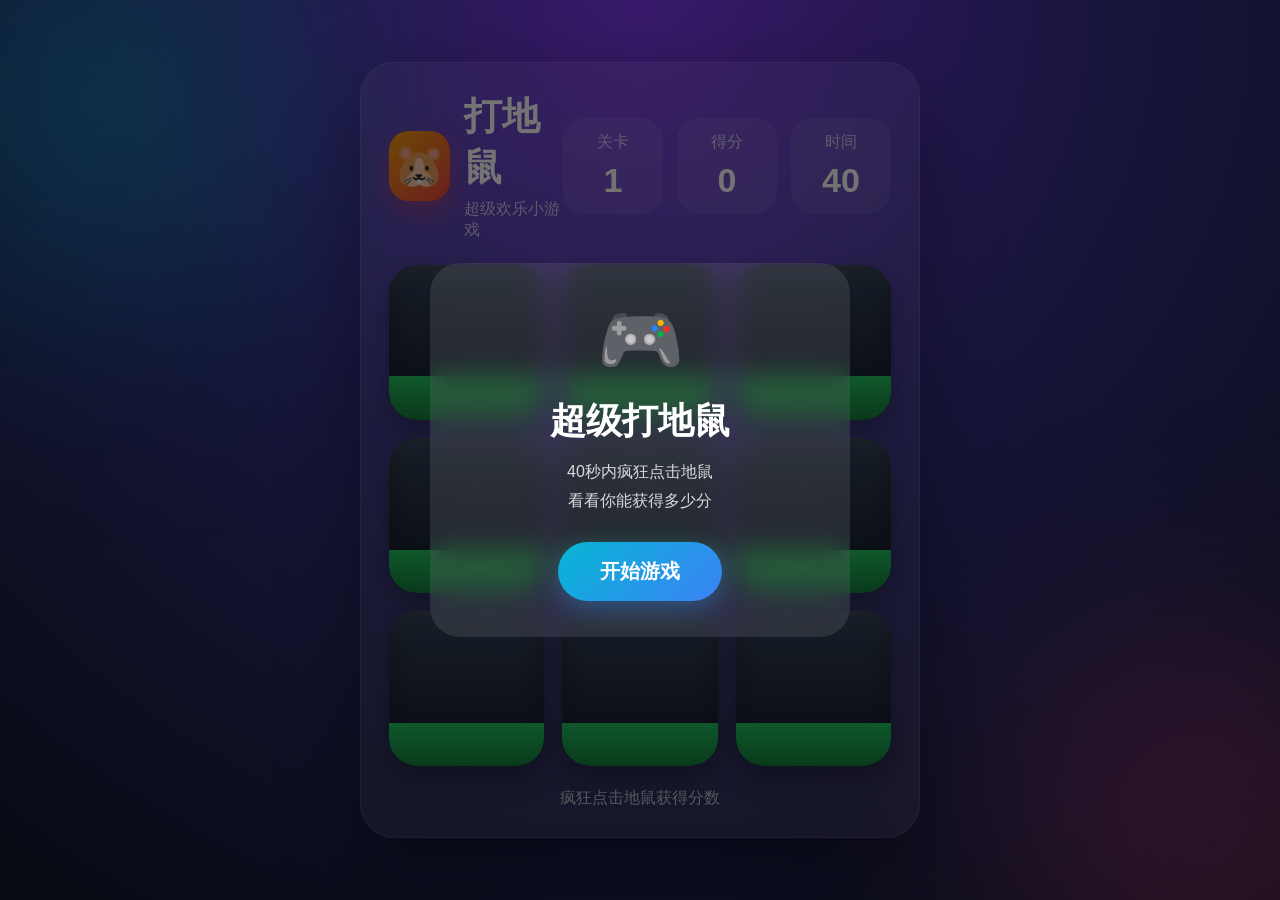
==== 打地鼠小游戏/index.html @ 830398f4 "游戏初始化" ====
<!doctype html>
<html lang="zh-CN">
  <head>
    <meta charset="UTF-8" />
    <meta name="viewport" content="width=device-width,initial-scale=1" />

    <title>超级打地鼠</title>

    <style>
      * {
        margin: 0;
        padding: 0;
        box-sizing: border-box;
        user-select: none;
        -webkit-tap-highlight-color: transparent;
      }

      body {
        min-height: 100vh;
        display: flex;
        justify-content: center;
        align-items: center;
        overflow: hidden;
        font-family: "PingFang SC", sans-serif;

        background: radial-gradient(
          circle at top,
          #7c3aed,
          #312e81 45%,
          #111827 100%
        );
      }

      /* 背景 */
      .bg {
        position: fixed;
        inset: 0;
        overflow: hidden;
      }

      .light {
        position: absolute;
        border-radius: 50%;
        filter: blur(120px);
        opacity: 0.5;
        animation: move 12s infinite alternate;
      }

      .light1 {
        width: 400px;
        height: 400px;
        background: #06b6d4;
        left: -100px;
        top: -100px;
      }

      .light2 {
        width: 350px;
        height: 350px;
        background: #ec4899;
        right: -100px;
        bottom: -100px;
      }

      @keyframes move {
        from {
          transform: translate(0, 0);
        }

        to {
          transform: translate(60px, 50px);
        }
      }

      /* 主体 */
      .game {
        position: relative;
        z-index: 2;

        width: 560px;
        max-width: 95vw;

        padding: 28px;

        border-radius: 34px;

        background: rgba(255, 255, 255, 0.08);

        backdrop-filter: blur(20px);

        border: 1px solid rgba(255, 255, 255, 0.1);

        box-shadow: 0 30px 80px rgba(0, 0, 0, 0.35);
      }

      /* 顶部 */
      .top {
        display: flex;
        justify-content: space-between;
        align-items: center;
        margin-bottom: 24px;
      }

      .title-wrap {
        display: flex;
        align-items: center;
        gap: 14px;
      }

      .logo {
        width: 70px;
        height: 70px;

        border-radius: 20px;

        display: flex;
        justify-content: center;
        align-items: center;

        font-size: 42px;

        background: linear-gradient(135deg, #f59e0b, #ef4444);

        box-shadow: 0 10px 25px rgba(239, 68, 68, 0.4);
      }

      .title h1 {
        color: #fff;
        font-size: 38px;
      }

      .title p {
        color: rgba(255, 255, 255, 0.7);
        margin-top: 6px;
      }

      .panel {
        display: flex;
        gap: 14px;
      }

      .card {
        width: 100px;
        padding: 14px;

        border-radius: 22px;

        text-align: center;

        color: #fff;

        background: rgba(255, 255, 255, 0.08);
      }

      .card-label {
        opacity: 0.7;
        margin-bottom: 8px;
      }

      .card-value {
        font-size: 34px;
        font-weight: bold;
      }

      /* 游戏区域 */
      .grid {
        display: grid;
        grid-template-columns: repeat(3, 1fr);
        gap: 18px;
      }

      .hole {
        position: relative;
        aspect-ratio: 1;

        overflow: hidden;

        border-radius: 28px;

        background: linear-gradient(180deg, #334155, #0f172a);

        box-shadow:
          inset 0 10px 18px rgba(255, 255, 255, 0.05),
          inset 0 -14px 20px rgba(0, 0, 0, 0.45),
          0 12px 24px rgba(0, 0, 0, 0.3);

        cursor: pointer;
      }

      /* 草地 */
      .grass {
        position: absolute;
        left: 0;
        bottom: 0;
        width: 100%;
        height: 28%;
        z-index: 3;

        background: linear-gradient(180deg, #22c55e, #15803d);
      }

      /* 地鼠 */
      .mole {
        position: absolute;

        left: 50%;
        bottom: 20%;

        transform: translate(-50%, 120%);

        transition: transform 0.22s ease;

        font-size: 72px;

        z-index: 2;
      }

      .mole.active {
        transform: translate(-50%, 0);
      }

      .mole.hit {
        transform: translate(-50%, 20%) scale(0.7) rotate(12deg);
      }

      /* 特效 */
      .effect {
        position: absolute;

        left: 50%;
        top: 40%;

        transform: translate(-50%, -50%);

        z-index: 20;

        color: #fde047;

        font-size: 30px;
        font-weight: 900;

        text-shadow: 0 0 12px rgba(253, 224, 71, 0.8);

        pointer-events: none;

        animation: float 0.8s forwards;
      }

      @keyframes float {
        from {
          opacity: 1;
          transform: translateY(0);
        }

        to {
          opacity: 0;
          transform: translateY(-50px);
        }
      }

      /* footer */
      .footer {
        margin-top: 22px;
        text-align: center;
        color: rgba(255, 255, 255, 0.7);
      }

      /* 弹窗 */
      .modal {
        position: fixed;
        inset: 0;

        display: none;
        justify-content: center;
        align-items: center;

        background: rgba(0, 0, 0, 0.55);

        z-index: 99;
      }

      .modal.show {
        display: flex;
      }

      .modal-box {
        width: 420px;
        max-width: 92vw;

        padding: 36px;

        border-radius: 30px;

        text-align: center;

        color: #fff;

        background: rgba(255, 255, 255, 0.1);

        backdrop-filter: blur(14px);

        animation: pop 0.25s;
      }

      @keyframes pop {
        from {
          transform: scale(0.8);
          opacity: 0;
        }

        to {
          transform: scale(1);
          opacity: 1;
        }
      }

      .modal-icon {
        font-size: 70px;
        margin-bottom: 16px;
      }

      .modal-title {
        font-size: 36px;
        font-weight: 900;
        margin-bottom: 12px;
      }

      .modal-desc {
        line-height: 1.8;
        color: rgba(255, 255, 255, 0.82);
        margin-bottom: 26px;
      }

      .btn {
        border: none;
        cursor: pointer;

        padding: 16px 42px;

        border-radius: 999px;

        color: #fff;
        font-size: 20px;
        font-weight: bold;

        background: linear-gradient(135deg, #06b6d4, #3b82f6);

        box-shadow: 0 10px 25px rgba(59, 130, 246, 0.35);
      }
      #nextBtn {
        margin: 20px auto;
        letter-spacing: 5px;
      }
      /* 手机 */
      @media (max-width: 560px) {
        .top {
          flex-direction: column;
          gap: 18px;
        }

        .title h1 {
          font-size: 32px;
        }

        .grid {
          gap: 14px;
        }

        .mole {
          font-size: 58px;
        }
      }
    </style>
  </head>

  <body>
    <div class="bg">
      <div class="light light1"></div>
      <div class="light light2"></div>
    </div>

    <!-- 音乐 -->
    <audio id="bgm" loop preload="auto" src="./bgm.mp3"></audio>

    <audio id="hit" preload="auto" src="./hit.mp3"></audio>

    <div class="game">
      <div class="top">
        <div class="title-wrap">
          <div class="logo">🐹</div>

          <div class="title">
            <h1>打地鼠</h1>
            <p>超级欢乐小游戏</p>
          </div>
        </div>

        <div class="panel">
          <div class="card">
            <div class="card-label">关卡</div>
            <div class="card-value" id="level">1</div>
          </div>
          <div class="card">
            <div class="card-label">得分</div>
            <div class="card-value" id="score">0</div>
          </div>
          <div class="card">
            <div class="card-label">时间</div>
            <div class="card-value" id="time">40</div>
          </div>
        </div>
      </div>

      <div class="grid" id="grid"></div>

      <div class="footer">疯狂点击地鼠获得分数</div>
    </div>

    <!-- 开始 -->
    <div class="modal show" id="startModal">
      <div class="modal-box">
        <div class="modal-icon">🎮</div>

        <div class="modal-title">超级打地鼠</div>

        <div class="modal-desc">
          40秒内疯狂点击地鼠<br />
          看看你能获得多少分
        </div>

        <button class="btn" id="startBtn">开始游戏</button>
      </div>
    </div>

    <!-- 结束 -->
    <div class="modal" id="endModal">
      <div class="modal-box">
        <div class="modal-icon">🎉</div>

        <div class="modal-title">游戏结束</div>

        <div class="modal-desc" id="finalScore"></div>

        <button class="btn" id="restartBtn">再玩一次</button>
        <button class="btn" id="nextBtn">下一关</button>
      </div>
    </div>

    <script>
      const GAME_TIME = 40;
      const HOLE_COUNT = 9;

      const grid = document.getElementById("grid");

      const scoreEl = document.getElementById("score");

      const timeEl = document.getElementById("time");

      const startModal = document.getElementById("startModal");

      const endModal = document.getElementById("endModal");

      const finalScore = document.getElementById("finalScore");

      const bgm = document.getElementById("bgm");

      const hit = document.getElementById("hit");

      const levelEl = document.getElementById("level");

      let level = 1;
      let score = 0;
      let time = GAME_TIME;
      let playing = false;
      let currentIndex = -1;

      let gameTimer = null;
      let moleTimer = null;

      bgm.volume = 0.35;
      hit.volume = 0.5;
      let loopTimer = 950;

      /* 创建洞 */
      function createHoles() {
        grid.innerHTML = "";

        for (let i = 0; i < HOLE_COUNT; i++) {
          const hole = document.createElement("div");

          hole.className = "hole";

          const mole = document.createElement("div");

          mole.className = "mole";

          const emojis = ["🐹", "🐭", "🐰", "🐻"];

          mole.innerHTML = emojis[Math.floor(Math.random() * emojis.length)];

          const grass = document.createElement("div");

          grass.className = "grass";

          hole.appendChild(mole);
          hole.appendChild(grass);

          hole.addEventListener("click", (e) => hitMole(i, hole, e));

          grid.appendChild(hole);
        }
      }

      function getMoles() {
        return document.querySelectorAll(".mole");
      }

      function showMole() {
        const moles = getMoles();

        moles.forEach((m) => {
          m.classList.remove("active", "hit");
        });

        let next = Math.floor(Math.random() * HOLE_COUNT);

        while (next === currentIndex) {
          next = Math.floor(Math.random() * HOLE_COUNT);
        }

        currentIndex = next;

        moles[currentIndex].classList.add("active");
      }

      function loop() {
        if (!playing) return;

        showMole();

        /**
         * 地鼠出现时间：
         * 720ms ~ 850ms 随机
         */
        // const min = 750;
        // const max = 900;

        // const delay =
        //   Math.floor(
        //     Math.random() * (max - min + 1)
        //   ) + min;

        moleTimer = setTimeout(loop, loopTimer);
      }

      function playHit() {
        const sound = hit.cloneNode();

        sound.volume = 0.5;

        sound.play().catch(() => {});
      }

      function effect(hole) {
        const div = document.createElement("div");

        div.className = "effect";

        /**
         * 随机文字
         */
        const texts = ["+1", "Perfect!", "Awesome!", "Great!", "Cool!"];

        div.innerHTML = texts[Math.floor(Math.random() * texts.length)];

        /**
         * 固定在洞中心
         */
        div.style.left = "50%";

        div.style.top = "40%";

        div.style.transform = "translate(-50%, -50%)";

        hole.appendChild(div);

        setTimeout(() => {
          div.remove();
        }, 800);
      }

      function hitMole(index, hole, e) {
        if (!playing) return;

        if (index !== currentIndex) return;

        score++;

        scoreEl.textContent = score;

        playHit();

        const mole = getMoles()[currentIndex];

        mole.classList.remove("active");

        mole.classList.add("hit");

        effect(hole);

        currentIndex = -1;
      }

      function reset() {
        clearInterval(gameTimer);

        clearTimeout(moleTimer);
      }

      function startGame() {
        reset();

        score = 0;
        time = GAME_TIME;
        playing = true;
        currentIndex = -1;

        scoreEl.textContent = score;
        timeEl.textContent = time;

        startModal.classList.remove("show");
        endModal.classList.remove("show");

        bgm.currentTime = 0;

        bgm.play().catch(() => {});

        loop();

        gameTimer = setInterval(() => {
          time--;

          timeEl.textContent = time;

          if (time <= 0) {
            endGame();
          }
        }, 1000);
      }

      function endGame() {
        playing = false;

        reset();

        bgm.pause();

        getMoles().forEach((m) => {
          m.classList.remove("active");
        });

        let level = "";

        if (score >= 40) {
          level = "🔥 地鼠之王";
        } else if (score >= 25) {
          level = "⚡ 超级高手";
        } else if (score >= 15) {
          level = "🎯 打鼠达人";
        } else {
          level = "😊 再接再厉";
        }

        finalScore.innerHTML = `
          <div style="
            font-size:22px;
            margin-bottom:12px;
          ">
            ${level}
          </div>

          <div>
            最终得分
          </div>

          <div style="
            font-size:72px;
            font-weight:900;
            color:#fde047;
            margin:12px 0;
          ">
            ${score}
          </div>
        `;
        if (score >= 15) {
          document.getElementById("nextBtn").style.display = "block";
        }else{
          document.getElementById("nextBtn").style.display = "none";
        }
        endModal.classList.add("show");
      }

      function nextLevel() {
        loopTimer -= 50;
        level++;
        levelEl.textContent = level;
        startGame();
      }

      createHoles();

      document.getElementById("startBtn").addEventListener("click", startGame);

      document
        .getElementById("restartBtn")
        .addEventListener("click", startGame);

      document.getElementById("nextBtn").addEventListener("click", nextLevel);
    </script>
  </body>
</html>
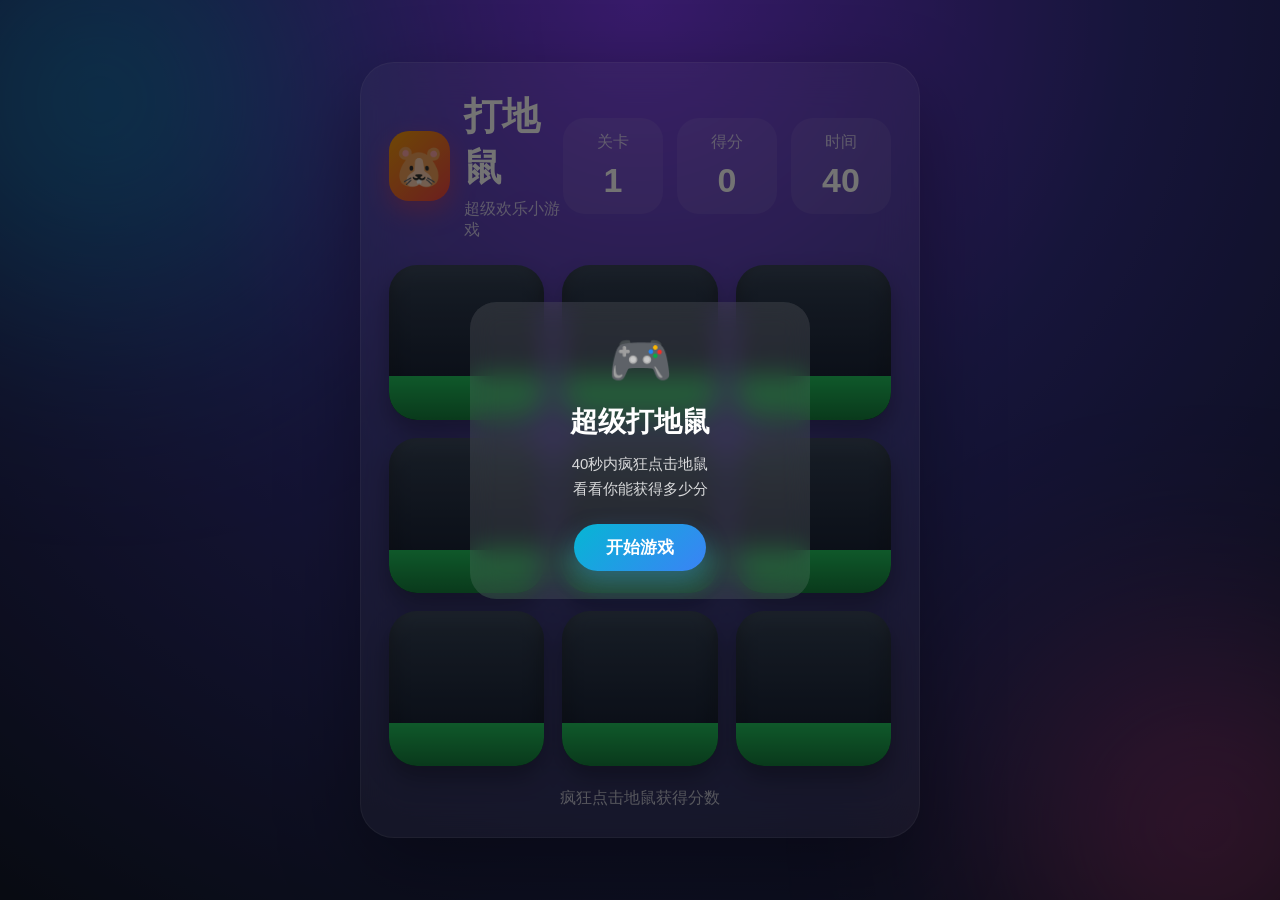
==== commit 08c5f6c9: "体验优化" ====
--- a/打地鼠小游戏/index.html
+++ b/打地鼠小游戏/index.html
@@ -284,12 +284,12 @@
       }
 
       .modal-box {
-        width: 420px;
-        max-width: 92vw;
-
-        padding: 36px;
-
-        border-radius: 30px;
+        width: 340px;
+        max-width: 88vw;
+
+        padding: 28px;
+
+        border-radius: 26px;
 
         text-align: center;
 
@@ -315,32 +315,33 @@
       }
 
       .modal-icon {
-        font-size: 70px;
-        margin-bottom: 16px;
+        font-size: 52px;
+        margin-bottom: 12px;
       }
 
       .modal-title {
-        font-size: 36px;
+        font-size: 28px;
         font-weight: 900;
-        margin-bottom: 12px;
+        margin-bottom: 10px;
       }
 
       .modal-desc {
-        line-height: 1.8;
+        line-height: 1.7;
+        font-size: 15px;
         color: rgba(255, 255, 255, 0.82);
-        margin-bottom: 26px;
+        margin-bottom: 22px;
       }
 
       .btn {
         border: none;
         cursor: pointer;
 
-        padding: 16px 42px;
+        padding: 12px 32px;
 
         border-radius: 999px;
 
         color: #fff;
-        font-size: 20px;
+        font-size: 17px;
         font-weight: bold;
 
         background: linear-gradient(135deg, #06b6d4, #3b82f6);
@@ -348,8 +349,8 @@
         box-shadow: 0 10px 25px rgba(59, 130, 246, 0.35);
       }
       #nextBtn {
-        margin: 20px auto;
-        letter-spacing: 5px;
+        margin: 12px auto 0;
+        letter-spacing: 4px;
       }
       /* 手机 */
       @media (max-width: 560px) {
@@ -368,6 +369,25 @@
 
         .mole {
           font-size: 58px;
+        }
+
+        .modal-box {
+          width: 300px;
+          padding: 24px 20px;
+          border-radius: 22px;
+        }
+
+        .modal-icon {
+          font-size: 44px;
+        }
+
+        .modal-title {
+          font-size: 24px;
+        }
+
+        .btn {
+          padding: 10px 26px;
+          font-size: 15px;
         }
       }
     </style>
@@ -673,28 +693,28 @@
 
         finalScore.innerHTML = `
           <div style="
-            font-size:22px;
-            margin-bottom:12px;
+            font-size:18px;
+            margin-bottom:10px;
           ">
             ${level}
           </div>
 
-          <div>
+          <div style="font-size:14px;">
             最终得分
           </div>
 
           <div style="
-            font-size:72px;
+            font-size:52px;
             font-weight:900;
             color:#fde047;
-            margin:12px 0;
+            margin:8px 0 12px;
           ">
             ${score}
           </div>
         `;
         if (score >= 15) {
           document.getElementById("nextBtn").style.display = "block";
-        }else{
+        } else {
           document.getElementById("nextBtn").style.display = "none";
         }
         endModal.classList.add("show");
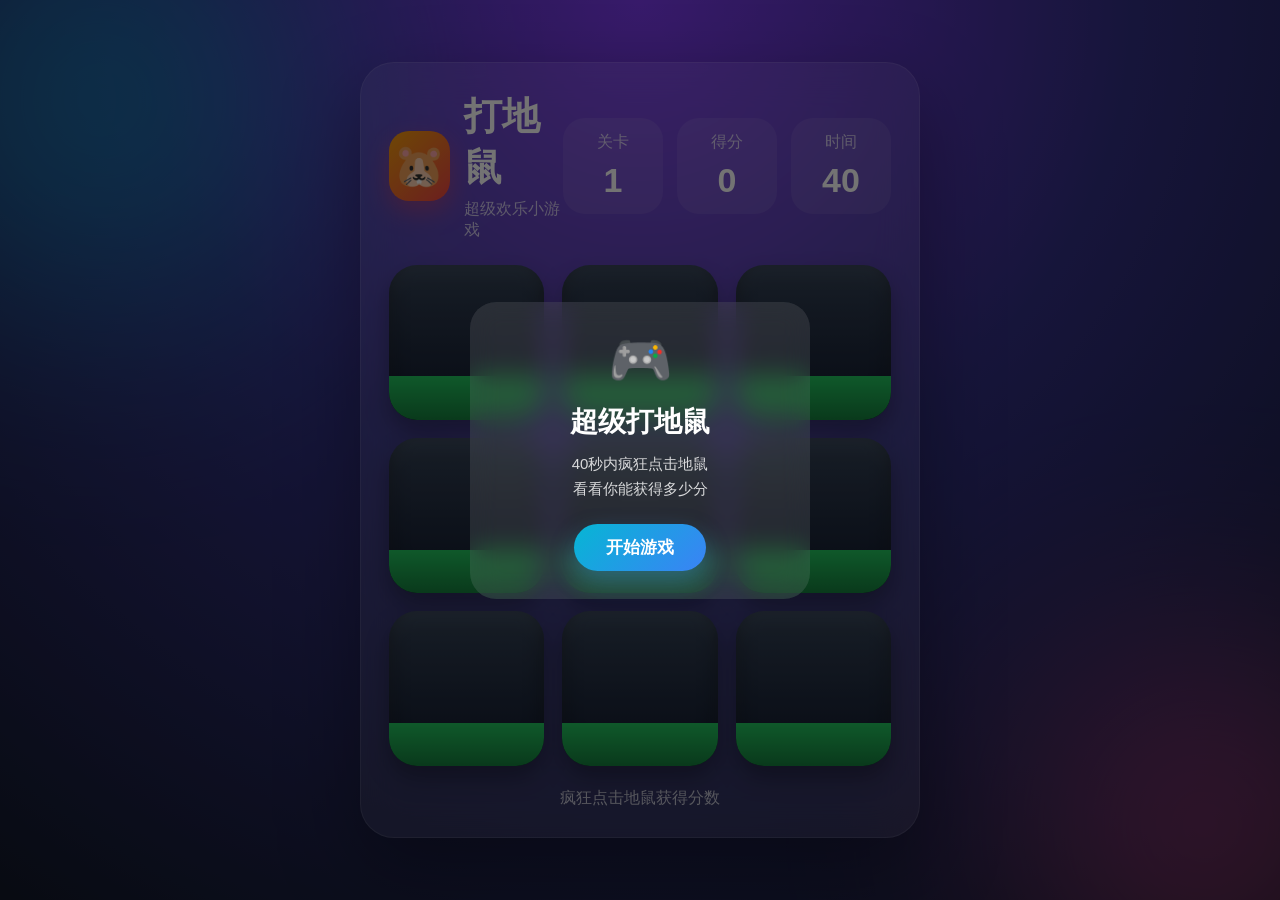
==== commit 0eedb547: "页面回弹去除" ====
--- a/打地鼠小游戏/index.html
+++ b/打地鼠小游戏/index.html
@@ -2,25 +2,42 @@
 <html lang="zh-CN">
   <head>
     <meta charset="UTF-8" />
-    <meta name="viewport" content="width=device-width,initial-scale=1" />
+    <meta
+      name="viewport"
+      content="width=device-width,initial-scale=1,maximum-scale=1,minimum-scale=1,user-scalable=no,viewport-fit=cover"
+    />
 
     <title>超级打地鼠</title>
 
     <style>
+      html,
+      body {
+        width: 100%;
+        height: 100%;
+        overflow: hidden;
+        overscroll-behavior: none;
+        -webkit-overflow-scrolling: auto;
+        position: fixed;
+        top: 0;
+        left: 0;
+        right: 0;
+        bottom: 0;
+      }
+
       * {
         margin: 0;
         padding: 0;
         box-sizing: border-box;
         user-select: none;
         -webkit-tap-highlight-color: transparent;
+        -webkit-touch-callout: none;
+        touch-action: manipulation;
       }
 
       body {
-        min-height: 100vh;
         display: flex;
         justify-content: center;
         align-items: center;
-        overflow: hidden;
         font-family: "PingFang SC", sans-serif;
 
         background: radial-gradient(
@@ -727,6 +744,50 @@
         startGame();
       }
 
+      document.addEventListener(
+        "touchmove",
+        function (e) {
+          if (e.target.closest(".modal-box")) return;
+          e.preventDefault();
+        },
+        { passive: false },
+      );
+
+      document.addEventListener(
+        "touchstart",
+        function (e) {
+          if (e.touches.length > 1) {
+            e.preventDefault();
+          }
+        },
+        { passive: false },
+      );
+
+      let lastTouchEnd = 0;
+      document.addEventListener(
+        "touchend",
+        function (e) {
+          const now = Date.now();
+          if (now - lastTouchEnd <= 300) {
+            e.preventDefault();
+          }
+          lastTouchEnd = now;
+        },
+        { passive: false },
+      );
+
+      window.addEventListener("gesturestart", function (e) {
+        e.preventDefault();
+      });
+
+      window.addEventListener("gesturechange", function (e) {
+        e.preventDefault();
+      });
+
+      window.addEventListener("gestureend", function (e) {
+        e.preventDefault();
+      });
+
       createHoles();
 
       document.getElementById("startBtn").addEventListener("click", startGame);
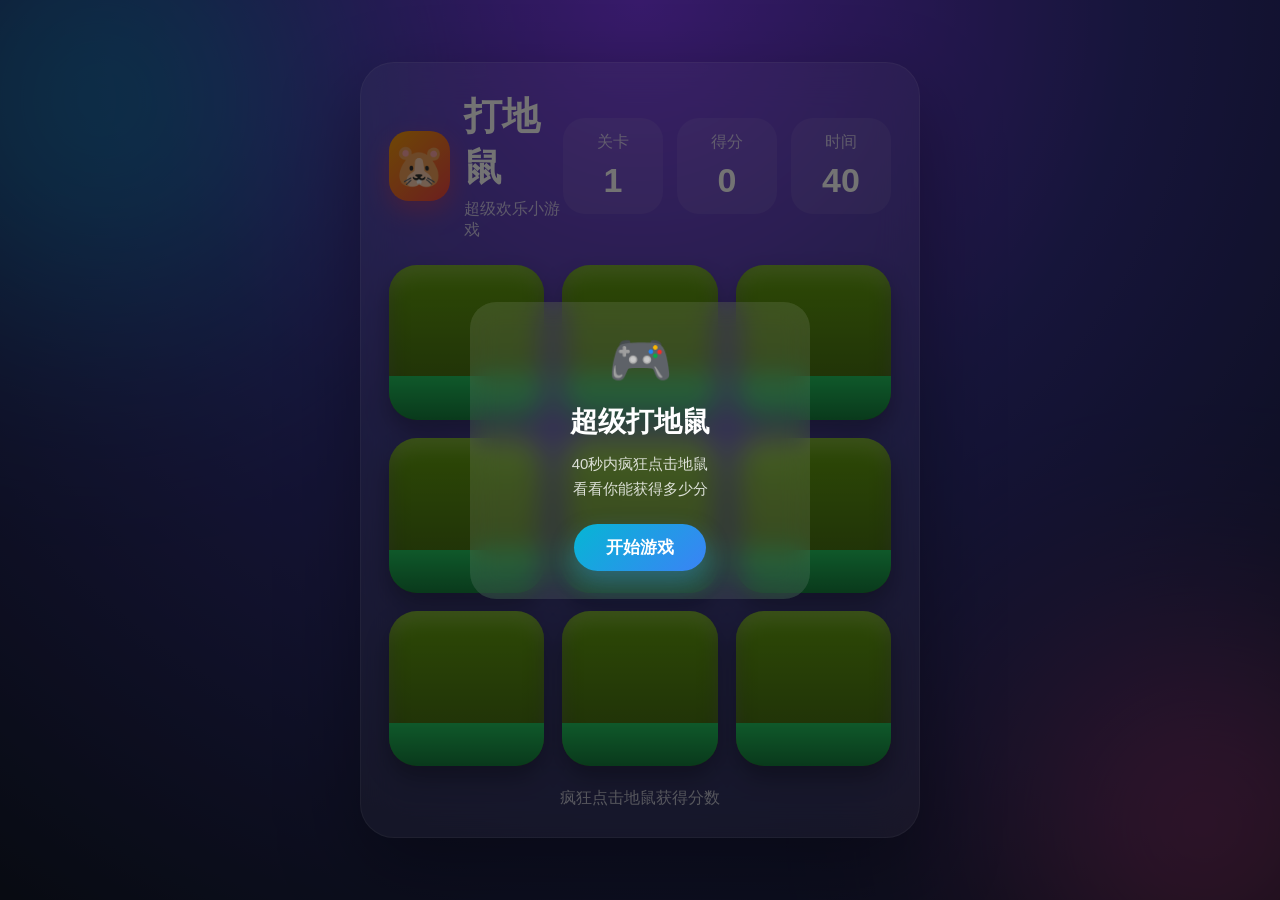
==== commit 45f199cb: "体验优化" ====
--- a/打地鼠小游戏/index.html
+++ b/打地鼠小游戏/index.html
@@ -194,11 +194,11 @@
 
         border-radius: 28px;
 
-        background: linear-gradient(180deg, #334155, #0f172a);
+        background: linear-gradient(180deg, #65a30d, #3f6212);
 
         box-shadow:
-          inset 0 10px 18px rgba(255, 255, 255, 0.05),
-          inset 0 -14px 20px rgba(0, 0, 0, 0.45),
+          inset 0 10px 18px rgba(255, 255, 255, 0.2),
+          inset 0 -14px 20px rgba(0, 0, 0, 0.35),
           0 12px 24px rgba(0, 0, 0, 0.3);
 
         cursor: pointer;
